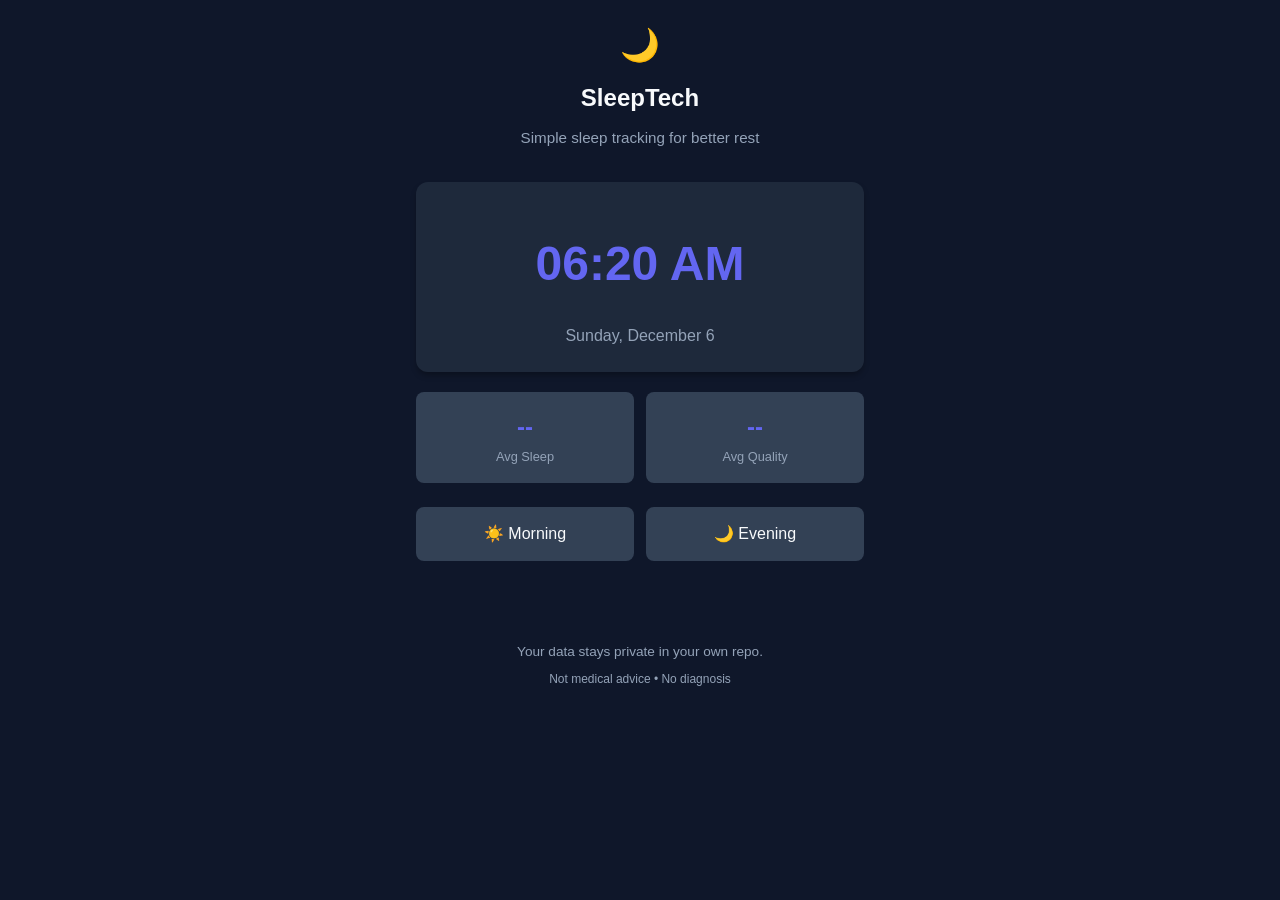
==== pages/index.html @ 36e67490 "feat: scaffold sleep agent MVP" ====
<!DOCTYPE html>
<html lang="en">
<head>
  <meta charset="UTF-8">
  <meta name="viewport" content="width=device-width, initial-scale=1.0">
  <title>SleepTech - Sleep Tracker</title>
  <link rel="stylesheet" href="assets/styles.css">
  <script>window.API_BASE_URL = 'YOUR_VERCEL_APP'</script>
</head>
<body>
  <div class="container">
    <header>
      <div class="logo">🌙</div>
      <h1>SleepTech</h1>
      <p class="subtitle">Simple sleep tracking for better rest</p>
    </header>

    <div class="card">
      <div class="time-display" id="currentTime"></div>
      <p style="text-align: center; color: var(--text-secondary);" id="currentDate"></p>
    </div>

    <div class="quick-stats">
      <div class="stat-card">
        <div class="stat-value">--</div>
        <div class="stat-label">Avg Sleep</div>
      </div>
      <div class="stat-card">
        <div class="stat-value">--</div>
        <div class="stat-label">Avg Quality</div>
      </div>
    </div>

    <div class="nav-links">
      <a href="morning.html">☀️ Morning</a>
      <a href="evening.html">🌙 Evening</a>
    </div>

    <div id="message" class="message"></div>
  </div>

  <footer>
    <p>Your data stays private in your own repo.</p>
    <p style="margin-top: 8px; font-size: 0.75rem;">Not medical advice • No diagnosis</p>
  </footer>

  <script>
    function updateTime() {
      const now = new Date();
      const timeStr = now.toLocaleTimeString([], { hour: '2-digit', minute: '2-digit' });
      const dateStr = now.toLocaleDateString([], { weekday: 'long', month: 'long', day: 'numeric' });
      document.getElementById('currentTime').textContent = timeStr;
      document.getElementById('currentDate').textContent = dateStr;
    }
    updateTime();
    setInterval(updateTime, 1000);
  </script>
</body>
</html>
---- pages/assets/styles.css ----
*, *::before, *::after {
  box-sizing: border-box;
  margin: 0;
  padding: 0;
}

:root {
  --bg-primary: #0f172a;
  --bg-secondary: #1e293b;
  --bg-card: #334155;
  --text-primary: #f8fafc;
  --text-secondary: #94a3b8;
  --accent: #6366f1;
  --accent-hover: #4f46e5;
  --success: #22c55e;
  --warning: #f59e0b;
  --error: #ef4444;
  --radius: 12px;
  --shadow: 0 4px 6px -1px rgba(0, 0, 0, 0.3);
}

body {
  font-family: -apple-system, BlinkMacSystemFont, 'Segoe UI', Roboto, sans-serif;
  background: var(--bg-primary);
  color: var(--text-primary);
  line-height: 1.6;
  min-height: 100vh;
}

.container {
  max-width: 480px;
  margin: 0 auto;
  padding: 20px 16px;
}

header {
  text-align: center;
  margin-bottom: 32px;
}

.logo {
  font-size: 2rem;
  margin-bottom: 8px;
}

h1 {
  font-size: 1.5rem;
  font-weight: 600;
  margin-bottom: 8px;
}

.subtitle {
  color: var(--text-secondary);
  font-size: 0.95rem;
}

.card {
  background: var(--bg-secondary);
  border-radius: var(--radius);
  padding: 24px;
  margin-bottom: 20px;
  box-shadow: var(--shadow);
}

.form-group {
  margin-bottom: 20px;
}

label {
  display: block;
  margin-bottom: 8px;
  font-weight: 500;
  font-size: 0.9rem;
  color: var(--text-secondary);
}

input[type="time"],
input[type="text"],
input[type="number"],
textarea,
select {
  width: 100%;
  padding: 12px 16px;
  border: 1px solid var(--bg-card);
  border-radius: 8px;
  background: var(--bg-card);
  color: var(--text-primary);
  font-size: 1rem;
  transition: border-color 0.2s;
}

input:focus,
textarea:focus,
select:focus {
  outline: none;
  border-color: var(--accent);
}

textarea {
  resize: vertical;
  min-height: 80px;
}

.rating-group {
  display: flex;
  gap: 8px;
}

.rating-option {
  flex: 1;
  text-align: center;
}

.rating-option input {
  display: none;
}

.rating-option label {
  display: block;
  padding: 12px 8px;
  background: var(--bg-card);
  border-radius: 8px;
  cursor: pointer;
  transition: all 0.2s;
  margin-bottom: 0;
  color: var(--text-primary);
}

.rating-option input:checked + label {
  background: var(--accent);
}

.toggle-group {
  display: flex;
  gap: 12px;
}

.toggle-option {
  flex: 1;
}

.toggle-option input {
  display: none;
}

.toggle-option label {
  display: block;
  padding: 14px;
  background: var(--bg-card);
  border-radius: 8px;
  cursor: pointer;
  text-align: center;
  transition: all 0.2s;
  margin-bottom: 0;
}

.toggle-option input:checked + label {
  background: var(--accent);
}

.btn {
  display: inline-block;
  width: 100%;
  padding: 16px;
  background: var(--accent);
  color: white;
  border: none;
  border-radius: 8px;
  font-size: 1rem;
  font-weight: 600;
  cursor: pointer;
  transition: background 0.2s;
}

.btn:hover {
  background: var(--accent-hover);
}

.btn:disabled {
  opacity: 0.6;
  cursor: not-allowed;
}

.btn-secondary {
  background: var(--bg-card);
}

.btn-secondary:hover {
  background: var(--bg-secondary);
}

.nav-links {
  display: flex;
  gap: 12px;
  margin-top: 24px;
}

.nav-links a {
  flex: 1;
  display: block;
  padding: 14px;
  background: var(--bg-card);
  border-radius: 8px;
  text-align: center;
  color: var(--text-primary);
  text-decoration: none;
  font-weight: 500;
}

.nav-links a:hover {
  background: var(--accent);
}

.message {
  padding: 12px 16px;
  border-radius: 8px;
  margin-bottom: 16px;
  display: none;
}

.message.success {
  display: block;
  background: rgba(34, 197, 94, 0.2);
  border: 1px solid var(--success);
  color: var(--success);
}

.message.error {
  display: block;
  background: rgba(239, 68, 68, 0.2);
  border: 1px solid var(--error);
  color: var(--error);
}

footer {
  text-align: center;
  margin-top: 40px;
  padding: 20px;
  color: var(--text-secondary);
  font-size: 0.85rem;
}

.time-display {
  text-align: center;
  font-size: 3rem;
  font-weight: 700;
  color: var(--accent);
  margin: 20px 0;
}

.quick-stats {
  display: grid;
  grid-template-columns: repeat(2, 1fr);
  gap: 12px;
  margin-bottom: 24px;
}

.stat-card {
  background: var(--bg-card);
  padding: 16px;
  border-radius: 8px;
  text-align: center;
}

.stat-value {
  font-size: 1.5rem;
  font-weight: 700;
  color: var(--accent);
}

.stat-label {
  font-size: 0.8rem;
  color: var(--text-secondary);
}

@media (max-width: 480px) {
  .container {
    padding: 16px 12px;
  }
  
  h1 {
    font-size: 1.25rem;
  }
}
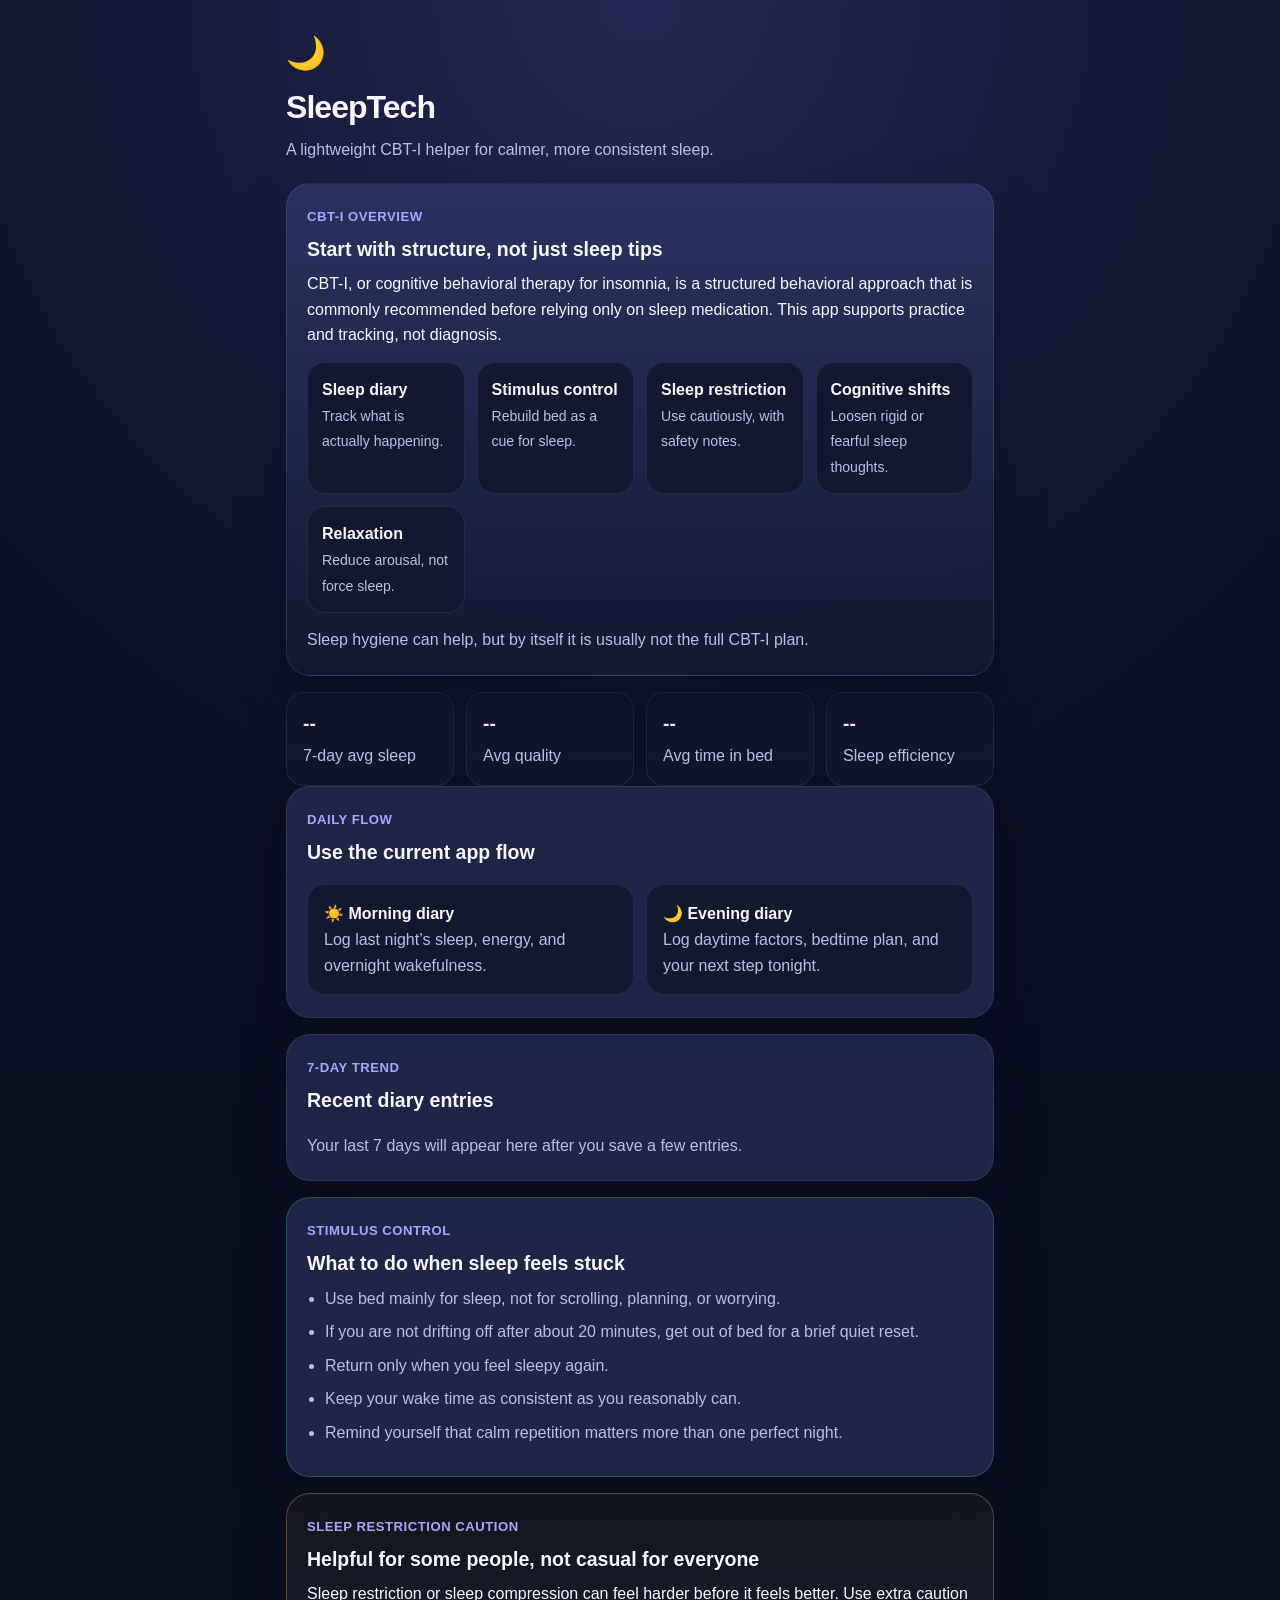
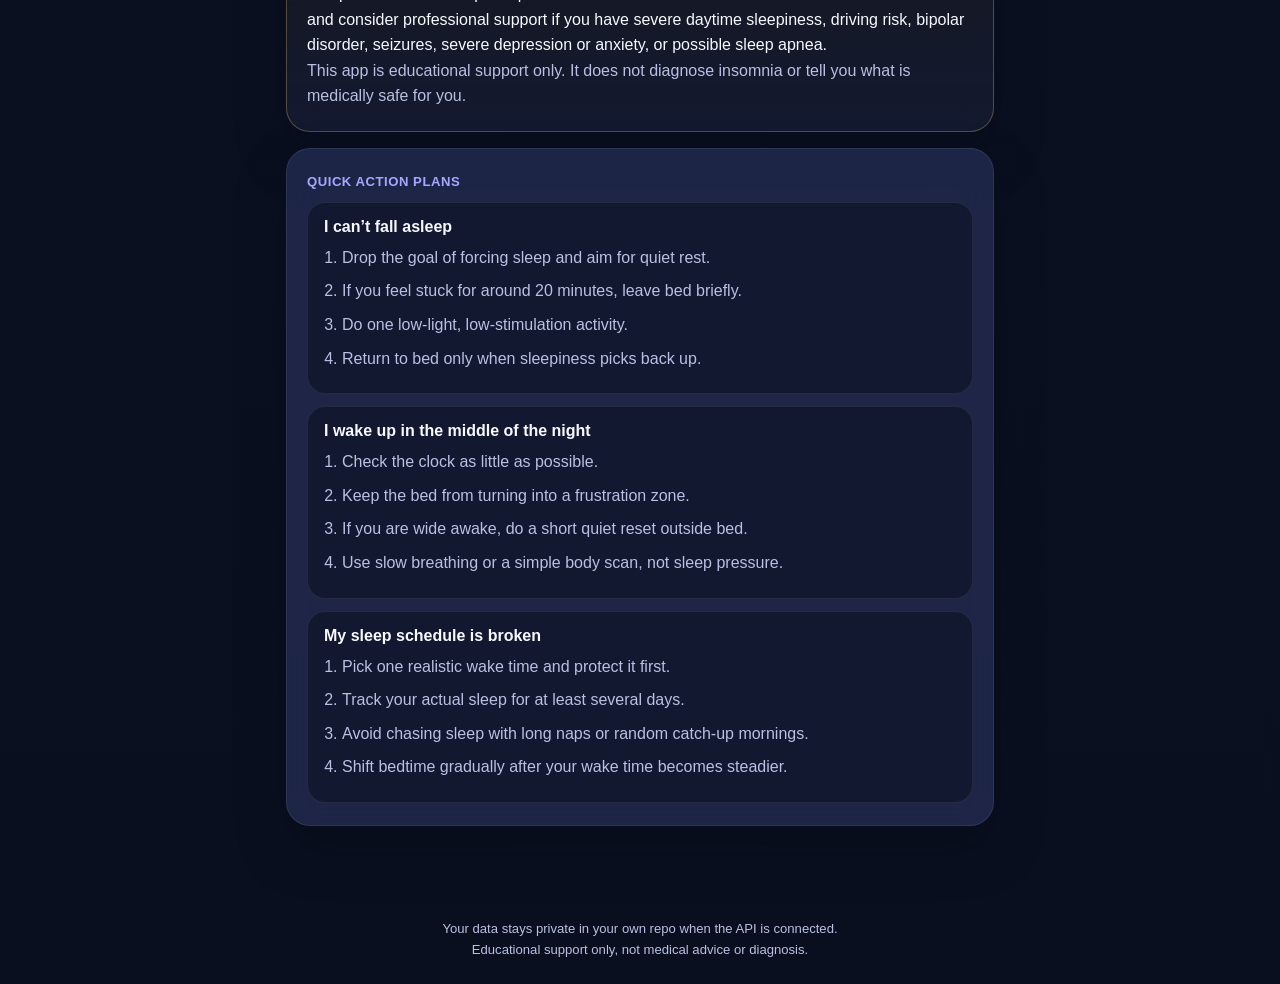
==== commit d1a201c6: "feat: add CBT-I diary and guidance flows" ====
--- a/pages/index.html
+++ b/pages/index.html
@@ -3,57 +3,141 @@
 <head>
   <meta charset="UTF-8">
   <meta name="viewport" content="width=device-width, initial-scale=1.0">
-  <title>SleepTech - Sleep Tracker</title>
+  <title>SleepTech CBT-I Guide</title>
   <link rel="stylesheet" href="assets/styles.css">
-  <script>window.API_BASE_URL = 'YOUR_VERCEL_APP'</script>
+  <script>window.API_BASE_URL = 'https://sleep-tech-five.vercel.app'</script>
 </head>
 <body>
   <div class="container">
-    <header>
+    <header class="page-header">
       <div class="logo">🌙</div>
       <h1>SleepTech</h1>
-      <p class="subtitle">Simple sleep tracking for better rest</p>
+      <p class="subtitle">A lightweight CBT-I helper for calmer, more consistent sleep.</p>
     </header>
 
-    <div class="card">
-      <div class="time-display" id="currentTime"></div>
-      <p style="text-align: center; color: var(--text-secondary);" id="currentDate"></p>
-    </div>
+    <section class="card hero-card">
+      <p class="eyebrow">CBT-I overview</p>
+      <h2>Start with structure, not just sleep tips</h2>
+      <p>CBT-I, or cognitive behavioral therapy for insomnia, is a structured behavioral approach that is commonly recommended before relying only on sleep medication. This app supports practice and tracking, not diagnosis.</p>
+      <div class="pillars-grid">
+        <div><strong>Sleep diary</strong><span>Track what is actually happening.</span></div>
+        <div><strong>Stimulus control</strong><span>Rebuild bed as a cue for sleep.</span></div>
+        <div><strong>Sleep restriction</strong><span>Use cautiously, with safety notes.</span></div>
+        <div><strong>Cognitive shifts</strong><span>Loosen rigid or fearful sleep thoughts.</span></div>
+        <div><strong>Relaxation</strong><span>Reduce arousal, not force sleep.</span></div>
+      </div>
+      <p class="helper-text">Sleep hygiene can help, but by itself it is usually not the full CBT-I plan.</p>
+    </section>
 
-    <div class="quick-stats">
+    <section class="quick-stats">
       <div class="stat-card">
-        <div class="stat-value">--</div>
-        <div class="stat-label">Avg Sleep</div>
+        <div class="stat-value" id="avgSleepValue">--</div>
+        <div class="stat-label">7-day avg sleep</div>
       </div>
       <div class="stat-card">
-        <div class="stat-value">--</div>
-        <div class="stat-label">Avg Quality</div>
+        <div class="stat-value" id="avgQualityValue">--</div>
+        <div class="stat-label">Avg quality</div>
       </div>
-    </div>
+      <div class="stat-card">
+        <div class="stat-value" id="avgBedValue">--</div>
+        <div class="stat-label">Avg time in bed</div>
+      </div>
+      <div class="stat-card">
+        <div class="stat-value" id="efficiencyValue">--</div>
+        <div class="stat-label">Sleep efficiency</div>
+      </div>
+    </section>
 
-    <div class="nav-links">
-      <a href="morning.html">☀️ Morning</a>
-      <a href="evening.html">🌙 Evening</a>
-    </div>
+    <section class="card">
+      <div class="section-heading">
+        <div>
+          <p class="eyebrow">Daily flow</p>
+          <h2>Use the current app flow</h2>
+        </div>
+      </div>
+      <div class="action-grid">
+        <a class="action-card" href="morning.html">
+          <strong>☀️ Morning diary</strong>
+          <span>Log last night’s sleep, energy, and overnight wakefulness.</span>
+        </a>
+        <a class="action-card" href="evening.html">
+          <strong>🌙 Evening diary</strong>
+          <span>Log daytime factors, bedtime plan, and your next step tonight.</span>
+        </a>
+      </div>
+    </section>
+
+    <section class="card">
+      <div class="section-heading">
+        <div>
+          <p class="eyebrow">7-day trend</p>
+          <h2>Recent diary entries</h2>
+        </div>
+      </div>
+      <div id="trendEmpty" class="helper-text">Your last 7 days will appear here after you save a few entries.</div>
+      <div id="trendList" class="trend-list"></div>
+    </section>
+
+    <section class="card caution-card">
+      <p class="eyebrow">Stimulus control</p>
+      <h2>What to do when sleep feels stuck</h2>
+      <ul class="check-list">
+        <li>Use bed mainly for sleep, not for scrolling, planning, or worrying.</li>
+        <li>If you are not drifting off after about 20 minutes, get out of bed for a brief quiet reset.</li>
+        <li>Return only when you feel sleepy again.</li>
+        <li>Keep your wake time as consistent as you reasonably can.</li>
+        <li>Remind yourself that calm repetition matters more than one perfect night.</li>
+      </ul>
+    </section>
+
+    <section class="card warning-card">
+      <p class="eyebrow">Sleep restriction caution</p>
+      <h2>Helpful for some people, not casual for everyone</h2>
+      <p>Sleep restriction or sleep compression can feel harder before it feels better. Use extra caution and consider professional support if you have severe daytime sleepiness, driving risk, bipolar disorder, seizures, severe depression or anxiety, or possible sleep apnea.</p>
+      <p class="helper-text">This app is educational support only. It does not diagnose insomnia or tell you what is medically safe for you.</p>
+    </section>
+
+    <section class="card">
+      <p class="eyebrow">Quick action plans</p>
+      <div class="plan-stack">
+        <div class="plan-card">
+          <h3>I can’t fall asleep</h3>
+          <ol>
+            <li>Drop the goal of forcing sleep and aim for quiet rest.</li>
+            <li>If you feel stuck for around 20 minutes, leave bed briefly.</li>
+            <li>Do one low-light, low-stimulation activity.</li>
+            <li>Return to bed only when sleepiness picks back up.</li>
+          </ol>
+        </div>
+        <div class="plan-card">
+          <h3>I wake up in the middle of the night</h3>
+          <ol>
+            <li>Check the clock as little as possible.</li>
+            <li>Keep the bed from turning into a frustration zone.</li>
+            <li>If you are wide awake, do a short quiet reset outside bed.</li>
+            <li>Use slow breathing or a simple body scan, not sleep pressure.</li>
+          </ol>
+        </div>
+        <div class="plan-card">
+          <h3>My sleep schedule is broken</h3>
+          <ol>
+            <li>Pick one realistic wake time and protect it first.</li>
+            <li>Track your actual sleep for at least several days.</li>
+            <li>Avoid chasing sleep with long naps or random catch-up mornings.</li>
+            <li>Shift bedtime gradually after your wake time becomes steadier.</li>
+          </ol>
+        </div>
+      </div>
+    </section>
 
     <div id="message" class="message"></div>
   </div>
 
   <footer>
-    <p>Your data stays private in your own repo.</p>
-    <p style="margin-top: 8px; font-size: 0.75rem;">Not medical advice • No diagnosis</p>
+    <p>Your data stays private in your own repo when the API is connected.</p>
+    <p>Educational support only, not medical advice or diagnosis.</p>
   </footer>
 
-  <script>
-    function updateTime() {
-      const now = new Date();
-      const timeStr = now.toLocaleTimeString([], { hour: '2-digit', minute: '2-digit' });
-      const dateStr = now.toLocaleDateString([], { weekday: 'long', month: 'long', day: 'numeric' });
-      document.getElementById('currentTime').textContent = timeStr;
-      document.getElementById('currentDate').textContent = dateStr;
-    }
-    updateTime();
-    setInterval(updateTime, 1000);
-  </script>
+  <script src="assets/app.js"></script>
 </body>
-</html>+</html>
--- a/pages/assets/styles.css
+++ b/pages/assets/styles.css
@@ -5,37 +5,43 @@
 }
 
 :root {
-  --bg-primary: #0f172a;
-  --bg-secondary: #1e293b;
-  --bg-card: #334155;
-  --text-primary: #f8fafc;
-  --text-secondary: #94a3b8;
-  --accent: #6366f1;
-  --accent-hover: #4f46e5;
-  --success: #22c55e;
-  --warning: #f59e0b;
-  --error: #ef4444;
-  --radius: 12px;
-  --shadow: 0 4px 6px -1px rgba(0, 0, 0, 0.3);
+  --bg-primary: #0b1020;
+  --bg-secondary: #141a31;
+  --bg-card: rgba(33, 41, 76, 0.9);
+  --bg-soft: rgba(106, 121, 214, 0.12);
+  --text-primary: #f8f9ff;
+  --text-secondary: #b8c1e3;
+  --accent: #8b8fff;
+  --accent-strong: #a6a8ff;
+  --success: #67d9a4;
+  --warning: #ffd479;
+  --error: #ff8f9f;
+  --border: rgba(255, 255, 255, 0.08);
+  --radius-xl: 24px;
+  --radius-lg: 18px;
+  --radius-md: 14px;
+  --shadow: 0 24px 48px rgba(5, 10, 26, 0.36);
 }
 
 body {
-  font-family: -apple-system, BlinkMacSystemFont, 'Segoe UI', Roboto, sans-serif;
-  background: var(--bg-primary);
+  font-family: -apple-system, BlinkMacSystemFont, 'Segoe UI', Roboto, 'Noto Sans KR', sans-serif;
+  background:
+    radial-gradient(circle at top, rgba(112, 120, 255, 0.22), transparent 32%),
+    linear-gradient(180deg, #0c1123 0%, #0a0f1f 100%);
   color: var(--text-primary);
   line-height: 1.6;
   min-height: 100vh;
 }
 
 .container {
-  max-width: 480px;
+  max-width: 740px;
   margin: 0 auto;
-  padding: 20px 16px;
-}
-
-header {
-  text-align: center;
-  margin-bottom: 32px;
+  padding: 28px 16px 40px;
+}
+
+.page-header {
+  text-align: left;
+  margin-bottom: 20px;
 }
 
 .logo {
@@ -43,242 +49,361 @@
   margin-bottom: 8px;
 }
 
+h1, h2, h3 {
+  line-height: 1.25;
+}
+
 h1 {
-  font-size: 1.5rem;
+  font-size: 2rem;
+  font-weight: 800;
+  letter-spacing: -0.03em;
+  margin-bottom: 10px;
+}
+
+h2 {
+  font-size: 1.22rem;
+  margin-bottom: 10px;
+}
+
+h3 {
+  font-size: 1rem;
+  margin-bottom: 8px;
+}
+
+.subtitle,
+.helper-text,
+.stat-label,
+footer,
+.check-list li,
+ol,
+.action-card span {
+  color: var(--text-secondary);
+}
+
+.card {
+  background: var(--bg-card);
+  border: 1px solid var(--border);
+  backdrop-filter: blur(18px);
+  border-radius: var(--radius-xl);
+  padding: 22px 20px;
+  margin-bottom: 16px;
+  box-shadow: var(--shadow);
+}
+
+.compact-card {
+  padding: 18px 20px;
+}
+
+.hero-card {
+  background: linear-gradient(180deg, rgba(42, 52, 98, 0.95), rgba(20, 26, 49, 0.96));
+}
+
+.caution-card {
+  border-color: rgba(103, 217, 164, 0.24);
+}
+
+.warning-card {
+  border-color: rgba(255, 212, 121, 0.28);
+  background: linear-gradient(180deg, rgba(74, 61, 24, 0.18), rgba(20, 26, 49, 0.96));
+}
+
+.guidance-card {
+  margin: 8px 0 18px;
+  background: rgba(18, 24, 46, 0.72);
+}
+
+.eyebrow {
+  color: var(--accent-strong);
+  font-size: 0.82rem;
+  font-weight: 700;
+  letter-spacing: 0.04em;
+  text-transform: uppercase;
+  margin-bottom: 10px;
+}
+
+.pillars-grid,
+.quick-stats,
+.action-grid,
+.field-grid {
+  display: grid;
+  gap: 12px;
+}
+
+.pillars-grid {
+  grid-template-columns: repeat(auto-fit, minmax(150px, 1fr));
+  margin: 14px 0;
+}
+
+.pillars-grid div,
+.stat-card,
+.action-card,
+.plan-card,
+.trend-row {
+  background: rgba(18, 24, 46, 0.9);
+  border: 1px solid var(--border);
+  border-radius: var(--radius-lg);
+}
+
+.pillars-grid div {
+  padding: 14px;
+}
+
+.pillars-grid strong,
+.action-card strong,
+.stat-value {
+  display: block;
+  color: var(--text-primary);
+}
+
+.pillars-grid span {
+  color: var(--text-secondary);
+  font-size: 0.88rem;
+}
+
+.quick-stats {
+  grid-template-columns: repeat(auto-fit, minmax(150px, 1fr));
+}
+
+.stat-card {
+  padding: 16px;
+}
+
+.stat-value {
+  font-size: 1.2rem;
+  font-weight: 800;
+  margin-bottom: 4px;
+}
+
+.action-grid {
+  grid-template-columns: repeat(auto-fit, minmax(220px, 1fr));
+}
+
+.action-card {
+  text-decoration: none;
+  padding: 16px;
+}
+
+.section-heading {
+  display: flex;
+  justify-content: space-between;
+  align-items: flex-start;
+  gap: 12px;
+  margin-bottom: 10px;
+}
+
+.trend-list,
+.plan-stack {
+  display: grid;
+  gap: 12px;
+}
+
+.trend-row,
+.plan-card {
+  padding: 14px 16px;
+}
+
+.trend-row strong {
+  display: block;
+  margin-bottom: 4px;
+}
+
+.check-list,
+ol {
+  padding-left: 18px;
+}
+
+.check-list li,
+ol li {
+  margin-bottom: 8px;
+}
+
+.form-group {
+  margin-bottom: 16px;
+}
+
+.field-grid.two-up {
+  grid-template-columns: repeat(2, minmax(0, 1fr));
+}
+
+.field-grid.three-up {
+  grid-template-columns: repeat(3, minmax(0, 1fr));
+}
+
+label {
+  display: block;
+  margin-bottom: 8px;
   font-weight: 600;
-  margin-bottom: 8px;
-}
-
-.subtitle {
-  color: var(--text-secondary);
-  font-size: 0.95rem;
-}
-
-.card {
-  background: var(--bg-secondary);
-  border-radius: var(--radius);
-  padding: 24px;
-  margin-bottom: 20px;
-  box-shadow: var(--shadow);
-}
-
-.form-group {
-  margin-bottom: 20px;
-}
-
-label {
-  display: block;
-  margin-bottom: 8px;
-  font-weight: 500;
-  font-size: 0.9rem;
-  color: var(--text-secondary);
+  font-size: 0.94rem;
+  color: var(--text-primary);
 }
 
 input[type="time"],
 input[type="text"],
 input[type="number"],
+input[type="date"],
 textarea,
 select {
   width: 100%;
-  padding: 12px 16px;
-  border: 1px solid var(--bg-card);
-  border-radius: 8px;
-  background: var(--bg-card);
+  padding: 14px 15px;
+  border: 1px solid rgba(255, 255, 255, 0.08);
+  border-radius: var(--radius-md);
+  background: rgba(10, 15, 30, 0.72);
   color: var(--text-primary);
   font-size: 1rem;
-  transition: border-color 0.2s;
+}
+
+textarea {
+  resize: vertical;
+  min-height: 96px;
 }
 
 input:focus,
 textarea:focus,
 select:focus {
   outline: none;
-  border-color: var(--accent);
-}
-
-textarea {
-  resize: vertical;
-  min-height: 80px;
+  border-color: rgba(166, 168, 255, 0.5);
+  box-shadow: 0 0 0 3px rgba(139, 143, 255, 0.12);
+}
+
+.rating-group,
+.toggle-group {
+  display: grid;
+  gap: 8px;
 }
 
 .rating-group {
-  display: flex;
-  gap: 8px;
-}
-
-.rating-option {
-  flex: 1;
-  text-align: center;
-}
-
-.rating-option input {
-  display: none;
-}
-
-.rating-option label {
-  display: block;
-  padding: 12px 8px;
-  background: var(--bg-card);
-  border-radius: 8px;
-  cursor: pointer;
-  transition: all 0.2s;
-  margin-bottom: 0;
-  color: var(--text-primary);
-}
-
-.rating-option input:checked + label {
-  background: var(--accent);
+  grid-template-columns: repeat(5, 1fr);
 }
 
 .toggle-group {
-  display: flex;
-  gap: 12px;
-}
-
-.toggle-option {
-  flex: 1;
-}
-
+  grid-template-columns: repeat(2, 1fr);
+}
+
+.rating-option input,
 .toggle-option input {
   display: none;
 }
 
+.rating-option label,
 .toggle-option label {
-  display: block;
-  padding: 14px;
-  background: var(--bg-card);
-  border-radius: 8px;
+  display: flex;
+  align-items: center;
+  justify-content: center;
+  min-height: 54px;
+  padding: 10px 8px;
+  border-radius: var(--radius-md);
+  background: rgba(12, 17, 34, 0.76);
+  border: 1px solid transparent;
+  color: var(--text-primary);
   cursor: pointer;
-  text-align: center;
-  transition: all 0.2s;
-  margin-bottom: 0;
-}
-
+  transition: border-color 0.16s ease, background 0.16s ease;
+}
+
+.rating-option input:checked + label,
 .toggle-option input:checked + label {
-  background: var(--accent);
+  background: linear-gradient(180deg, rgba(100, 110, 220, 0.32), rgba(70, 78, 170, 0.34));
+  border-color: rgba(166, 168, 255, 0.42);
 }
 
 .btn {
   display: inline-block;
   width: 100%;
   padding: 16px;
-  background: var(--accent);
+  background: linear-gradient(180deg, #8f93ff 0%, #767bf7 100%);
   color: white;
   border: none;
-  border-radius: 8px;
+  border-radius: 999px;
   font-size: 1rem;
-  font-weight: 600;
+  font-weight: 800;
   cursor: pointer;
-  transition: background 0.2s;
-}
-
-.btn:hover {
-  background: var(--accent-hover);
 }
 
 .btn:disabled {
-  opacity: 0.6;
+  opacity: 0.72;
   cursor: not-allowed;
-}
-
-.btn-secondary {
-  background: var(--bg-card);
-}
-
-.btn-secondary:hover {
-  background: var(--bg-secondary);
 }
 
 .nav-links {
   display: flex;
-  gap: 12px;
-  margin-top: 24px;
+  gap: 10px;
+  margin-top: 18px;
 }
 
 .nav-links a {
   flex: 1;
   display: block;
   padding: 14px;
-  background: var(--bg-card);
-  border-radius: 8px;
+  background: rgba(18, 24, 46, 0.9);
+  border: 1px solid var(--border);
+  border-radius: 999px;
   text-align: center;
   color: var(--text-primary);
   text-decoration: none;
-  font-weight: 500;
-}
-
-.nav-links a:hover {
-  background: var(--accent);
+  font-weight: 600;
 }
 
 .message {
-  padding: 12px 16px;
-  border-radius: 8px;
-  margin-bottom: 16px;
+  padding: 13px 15px;
+  border-radius: var(--radius-md);
+  margin-top: 16px;
   display: none;
 }
 
 .message.success {
   display: block;
-  background: rgba(34, 197, 94, 0.2);
-  border: 1px solid var(--success);
+  background: rgba(103, 217, 164, 0.14);
+  border: 1px solid rgba(103, 217, 164, 0.35);
   color: var(--success);
 }
 
 .message.error {
   display: block;
-  background: rgba(239, 68, 68, 0.2);
-  border: 1px solid var(--error);
+  background: rgba(255, 143, 159, 0.12);
+  border: 1px solid rgba(255, 143, 159, 0.32);
   color: var(--error);
+}
+
+.time-display {
+  text-align: center;
+  font-size: 2rem;
+  line-height: 1;
+  font-weight: 800;
+  color: var(--accent-strong);
+  margin: 8px 0 12px;
+}
+
+.recommendation-card {
+  border-color: rgba(139, 143, 255, 0.28);
+}
+
+.recommendation-reason,
+.recommendation-tip {
+  text-align: center;
+}
+
+.is-hidden {
+  display: none;
 }
 
 footer {
   text-align: center;
-  margin-top: 40px;
-  padding: 20px;
-  color: var(--text-secondary);
-  font-size: 0.85rem;
-}
-
-.time-display {
-  text-align: center;
-  font-size: 3rem;
-  font-weight: 700;
-  color: var(--accent);
-  margin: 20px 0;
-}
-
-.quick-stats {
-  display: grid;
-  grid-template-columns: repeat(2, 1fr);
-  gap: 12px;
-  margin-bottom: 24px;
-}
-
-.stat-card {
-  background: var(--bg-card);
-  padding: 16px;
-  border-radius: 8px;
-  text-align: center;
-}
-
-.stat-value {
-  font-size: 1.5rem;
-  font-weight: 700;
-  color: var(--accent);
-}
-
-.stat-label {
-  font-size: 0.8rem;
-  color: var(--text-secondary);
-}
-
-@media (max-width: 480px) {
+  margin-top: 28px;
+  padding: 8px 12px 24px;
+  font-size: 0.82rem;
+}
+
+@media (max-width: 640px) {
   .container {
-    padding: 16px 12px;
+    padding: 22px 14px 36px;
   }
-  
+
   h1 {
-    font-size: 1.25rem;
+    font-size: 1.72rem;
   }
-}+
+  .field-grid.two-up,
+  .field-grid.three-up,
+  .action-grid {
+    grid-template-columns: 1fr;
+  }
+}
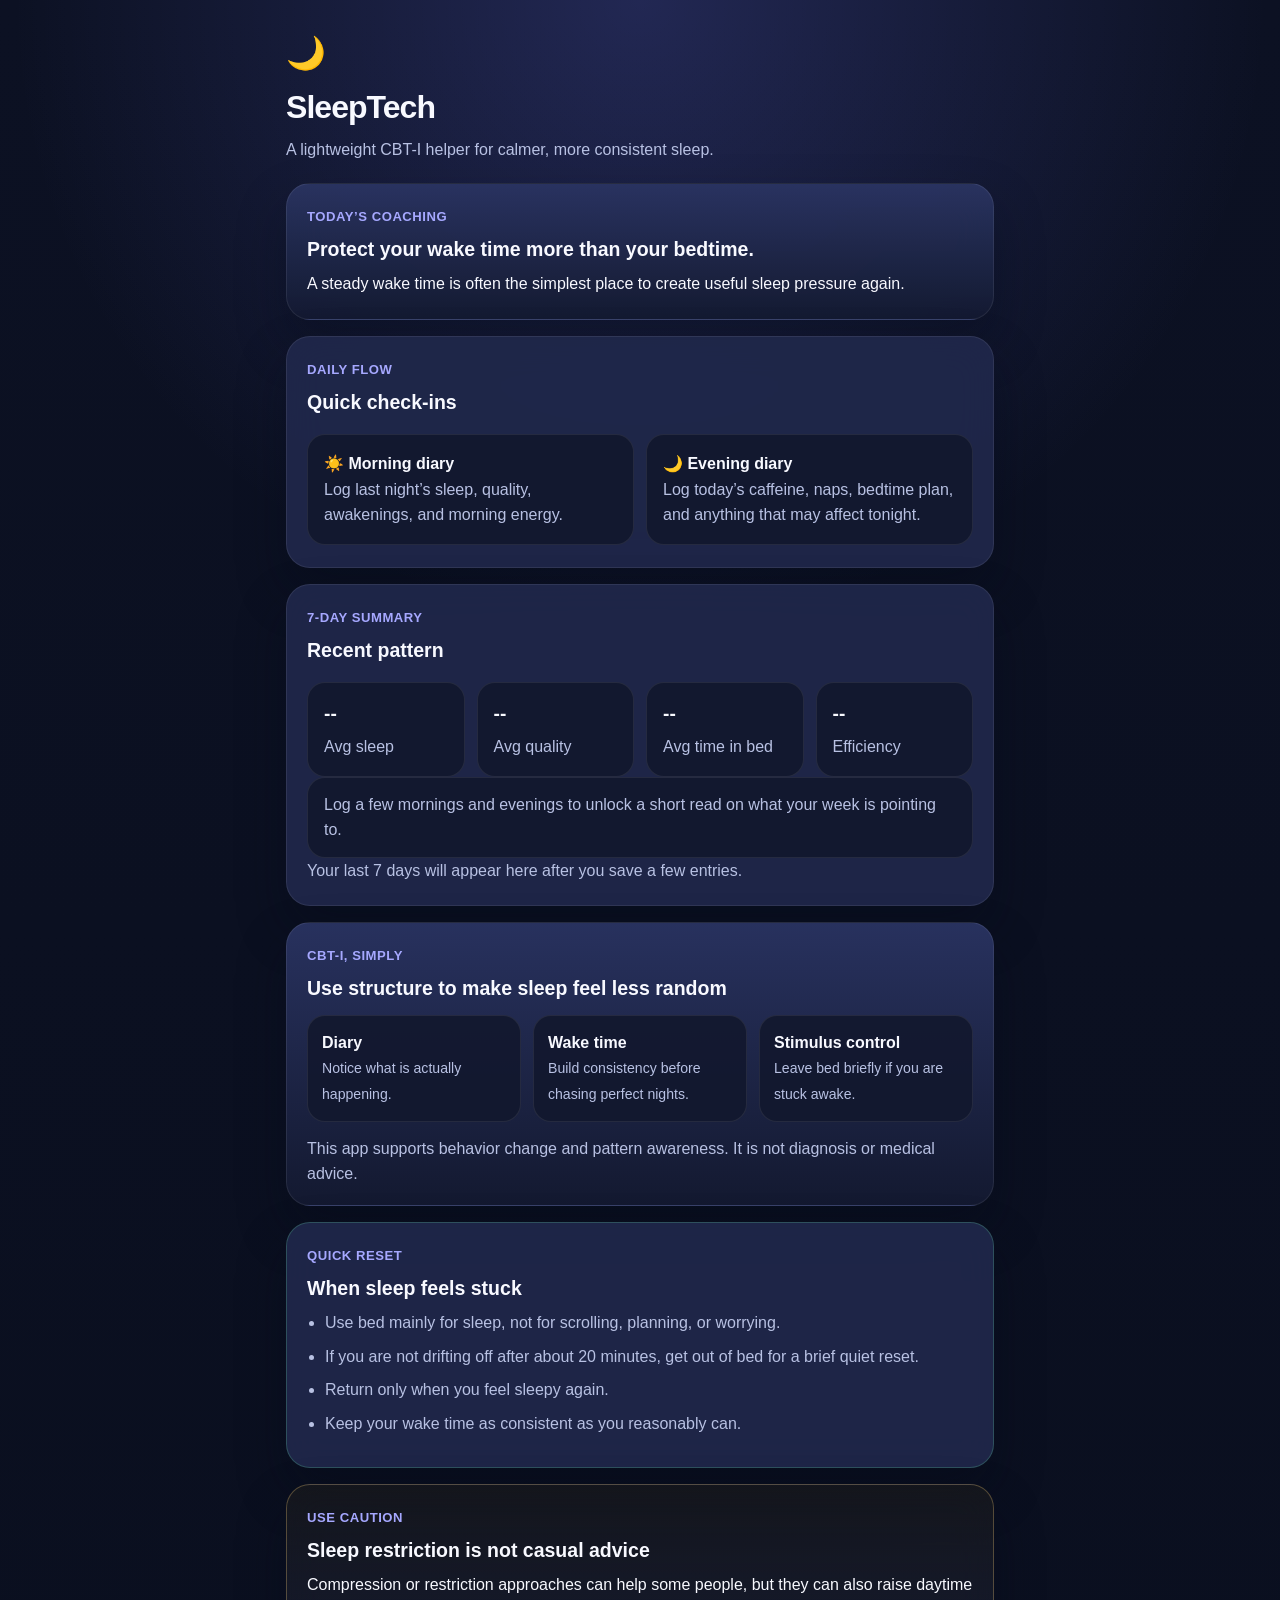
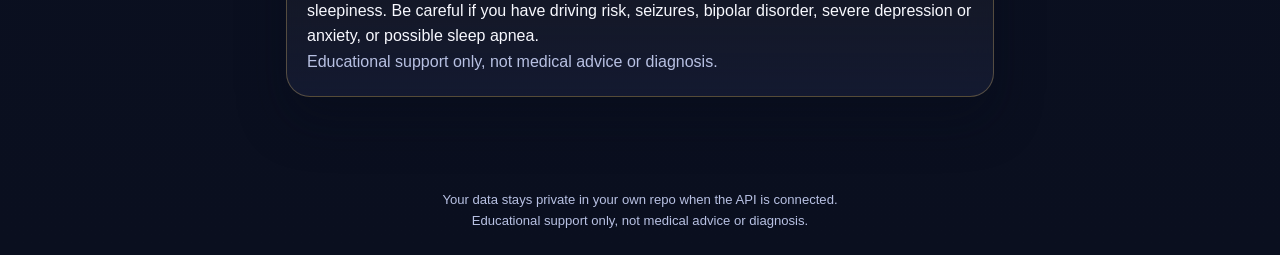
==== commit d074c759: "refine CBT-I v2 diary flow" ====
--- a/pages/index.html
+++ b/pages/index.html
@@ -15,54 +15,27 @@
       <p class="subtitle">A lightweight CBT-I helper for calmer, more consistent sleep.</p>
     </header>
 
-    <section class="card hero-card">
-      <p class="eyebrow">CBT-I overview</p>
-      <h2>Start with structure, not just sleep tips</h2>
-      <p>CBT-I, or cognitive behavioral therapy for insomnia, is a structured behavioral approach that is commonly recommended before relying only on sleep medication. This app supports practice and tracking, not diagnosis.</p>
-      <div class="pillars-grid">
-        <div><strong>Sleep diary</strong><span>Track what is actually happening.</span></div>
-        <div><strong>Stimulus control</strong><span>Rebuild bed as a cue for sleep.</span></div>
-        <div><strong>Sleep restriction</strong><span>Use cautiously, with safety notes.</span></div>
-        <div><strong>Cognitive shifts</strong><span>Loosen rigid or fearful sleep thoughts.</span></div>
-        <div><strong>Relaxation</strong><span>Reduce arousal, not force sleep.</span></div>
-      </div>
-      <p class="helper-text">Sleep hygiene can help, but by itself it is usually not the full CBT-I plan.</p>
-    </section>
-
-    <section class="quick-stats">
-      <div class="stat-card">
-        <div class="stat-value" id="avgSleepValue">--</div>
-        <div class="stat-label">7-day avg sleep</div>
-      </div>
-      <div class="stat-card">
-        <div class="stat-value" id="avgQualityValue">--</div>
-        <div class="stat-label">Avg quality</div>
-      </div>
-      <div class="stat-card">
-        <div class="stat-value" id="avgBedValue">--</div>
-        <div class="stat-label">Avg time in bed</div>
-      </div>
-      <div class="stat-card">
-        <div class="stat-value" id="efficiencyValue">--</div>
-        <div class="stat-label">Sleep efficiency</div>
-      </div>
+    <section class="card coaching-card">
+      <p class="eyebrow">Today’s coaching</p>
+      <h2 id="coachingHeadline">Protect your wake time more than your bedtime.</h2>
+      <p id="coachingBody">A steady wake time is often the simplest place to create useful sleep pressure again.</p>
     </section>
 
     <section class="card">
       <div class="section-heading">
         <div>
           <p class="eyebrow">Daily flow</p>
-          <h2>Use the current app flow</h2>
+          <h2>Quick check-ins</h2>
         </div>
       </div>
       <div class="action-grid">
         <a class="action-card" href="morning.html">
           <strong>☀️ Morning diary</strong>
-          <span>Log last night’s sleep, energy, and overnight wakefulness.</span>
+          <span>Log last night’s sleep, quality, awakenings, and morning energy.</span>
         </a>
         <a class="action-card" href="evening.html">
           <strong>🌙 Evening diary</strong>
-          <span>Log daytime factors, bedtime plan, and your next step tonight.</span>
+          <span>Log today’s caffeine, naps, bedtime plan, and anything that may affect tonight.</span>
         </a>
       </div>
     </section>
@@ -70,64 +43,60 @@
     <section class="card">
       <div class="section-heading">
         <div>
-          <p class="eyebrow">7-day trend</p>
-          <h2>Recent diary entries</h2>
+          <p class="eyebrow">7-day summary</p>
+          <h2>Recent pattern</h2>
         </div>
       </div>
+      <section class="quick-stats">
+        <div class="stat-card">
+          <div class="stat-value" id="avgSleepValue">--</div>
+          <div class="stat-label">Avg sleep</div>
+        </div>
+        <div class="stat-card">
+          <div class="stat-value" id="avgQualityValue">--</div>
+          <div class="stat-label">Avg quality</div>
+        </div>
+        <div class="stat-card">
+          <div class="stat-value" id="avgBedValue">--</div>
+          <div class="stat-label">Avg time in bed</div>
+        </div>
+        <div class="stat-card">
+          <div class="stat-value" id="efficiencyValue">--</div>
+          <div class="stat-label">Efficiency</div>
+        </div>
+      </section>
+      <div class="summary-feedback" id="summaryFeedback">Log a few mornings and evenings to unlock a short read on what your week is pointing to.</div>
       <div id="trendEmpty" class="helper-text">Your last 7 days will appear here after you save a few entries.</div>
       <div id="trendList" class="trend-list"></div>
     </section>
 
+    <section class="card hero-card compact-hero">
+      <p class="eyebrow">CBT-I, simply</p>
+      <h2>Use structure to make sleep feel less random</h2>
+      <div class="pillars-grid compact-pillars">
+        <div><strong>Diary</strong><span>Notice what is actually happening.</span></div>
+        <div><strong>Wake time</strong><span>Build consistency before chasing perfect nights.</span></div>
+        <div><strong>Stimulus control</strong><span>Leave bed briefly if you are stuck awake.</span></div>
+      </div>
+      <p class="helper-text">This app supports behavior change and pattern awareness. It is not diagnosis or medical advice.</p>
+    </section>
+
     <section class="card caution-card">
-      <p class="eyebrow">Stimulus control</p>
-      <h2>What to do when sleep feels stuck</h2>
+      <p class="eyebrow">Quick reset</p>
+      <h2>When sleep feels stuck</h2>
       <ul class="check-list">
         <li>Use bed mainly for sleep, not for scrolling, planning, or worrying.</li>
         <li>If you are not drifting off after about 20 minutes, get out of bed for a brief quiet reset.</li>
         <li>Return only when you feel sleepy again.</li>
         <li>Keep your wake time as consistent as you reasonably can.</li>
-        <li>Remind yourself that calm repetition matters more than one perfect night.</li>
       </ul>
     </section>
 
     <section class="card warning-card">
-      <p class="eyebrow">Sleep restriction caution</p>
-      <h2>Helpful for some people, not casual for everyone</h2>
-      <p>Sleep restriction or sleep compression can feel harder before it feels better. Use extra caution and consider professional support if you have severe daytime sleepiness, driving risk, bipolar disorder, seizures, severe depression or anxiety, or possible sleep apnea.</p>
-      <p class="helper-text">This app is educational support only. It does not diagnose insomnia or tell you what is medically safe for you.</p>
-    </section>
-
-    <section class="card">
-      <p class="eyebrow">Quick action plans</p>
-      <div class="plan-stack">
-        <div class="plan-card">
-          <h3>I can’t fall asleep</h3>
-          <ol>
-            <li>Drop the goal of forcing sleep and aim for quiet rest.</li>
-            <li>If you feel stuck for around 20 minutes, leave bed briefly.</li>
-            <li>Do one low-light, low-stimulation activity.</li>
-            <li>Return to bed only when sleepiness picks back up.</li>
-          </ol>
-        </div>
-        <div class="plan-card">
-          <h3>I wake up in the middle of the night</h3>
-          <ol>
-            <li>Check the clock as little as possible.</li>
-            <li>Keep the bed from turning into a frustration zone.</li>
-            <li>If you are wide awake, do a short quiet reset outside bed.</li>
-            <li>Use slow breathing or a simple body scan, not sleep pressure.</li>
-          </ol>
-        </div>
-        <div class="plan-card">
-          <h3>My sleep schedule is broken</h3>
-          <ol>
-            <li>Pick one realistic wake time and protect it first.</li>
-            <li>Track your actual sleep for at least several days.</li>
-            <li>Avoid chasing sleep with long naps or random catch-up mornings.</li>
-            <li>Shift bedtime gradually after your wake time becomes steadier.</li>
-          </ol>
-        </div>
-      </div>
+      <p class="eyebrow">Use caution</p>
+      <h2>Sleep restriction is not casual advice</h2>
+      <p>Compression or restriction approaches can help some people, but they can also raise daytime sleepiness. Be careful if you have driving risk, seizures, bipolar disorder, severe depression or anxiety, or possible sleep apnea.</p>
+      <p class="helper-text">Educational support only, not medical advice or diagnosis.</p>
     </section>
 
     <div id="message" class="message"></div>
--- a/pages/assets/styles.css
+++ b/pages/assets/styles.css
@@ -76,7 +76,8 @@
 footer,
 .check-list li,
 ol,
-.action-card span {
+.action-card span,
+.summary-feedback {
   color: var(--text-secondary);
 }
 
@@ -94,8 +95,13 @@
   padding: 18px 20px;
 }
 
-.hero-card {
+.hero-card,
+.coaching-card {
   background: linear-gradient(180deg, rgba(42, 52, 98, 0.95), rgba(20, 26, 49, 0.96));
+}
+
+.compact-hero {
+  padding-bottom: 18px;
 }
 
 .caution-card {
@@ -134,11 +140,16 @@
   margin: 14px 0;
 }
 
+.compact-pillars div {
+  min-height: 100%;
+}
+
 .pillars-grid div,
 .stat-card,
 .action-card,
 .plan-card,
-.trend-row {
+.trend-row,
+.summary-feedback {
   background: rgba(18, 24, 46, 0.9);
   border: 1px solid var(--border);
   border-radius: var(--radius-lg);
@@ -198,7 +209,8 @@
 }
 
 .trend-row,
-.plan-card {
+.plan-card,
+.summary-feedback {
   padding: 14px 16px;
 }
 
@@ -305,6 +317,39 @@
   border-color: rgba(166, 168, 255, 0.42);
 }
 
+.details-card {
+  margin: 2px 0 18px;
+  padding: 16px;
+  background: rgba(15, 20, 38, 0.7);
+  border: 1px solid rgba(255, 255, 255, 0.08);
+  border-radius: var(--radius-lg);
+}
+
+.details-card summary {
+  cursor: pointer;
+  font-weight: 700;
+  color: var(--text-primary);
+  list-style: none;
+}
+
+.details-card summary::-webkit-details-marker {
+  display: none;
+}
+
+.details-card summary::after {
+  content: '+';
+  float: right;
+  color: var(--accent-strong);
+}
+
+.details-card[open] summary::after {
+  content: '−';
+}
+
+.details-helper {
+  margin: 10px 0 14px;
+}
+
 .btn {
   display: inline-block;
   width: 100%;
